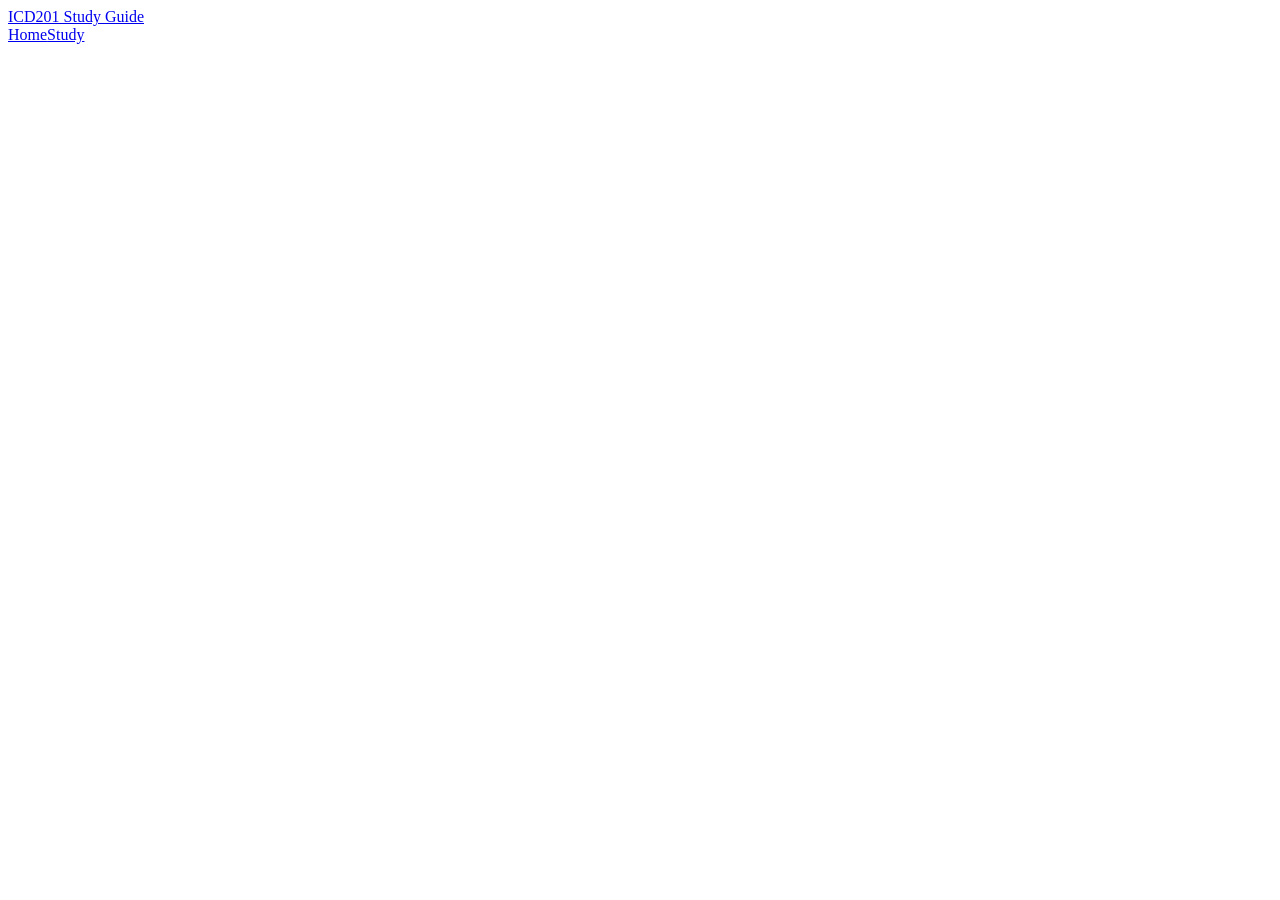
==== study.html @ be73c3bf "e" ====
<!DOCTYPE html>
<html lang="en">
<head>
<meta charset="utf-8">
<meta name="viewport" content="width=device-width, initial-scale=1">
<title>Study | ICD201 Study Guide</title>
<link rel="stylesheet" href="css/style.css">
</head>
<body>
<header class="top">
  <a class="brand" href="index.html">ICD201 Study Guide</a>
  <nav><a href="index.html">Home</a><a href="study.html" aria-current="page">Study</a></nav>
</header>
<div class="study">
  <aside class="side" id="side" aria-label="Study controls"></aside>
  <main class="main" id="main"></main>
</div>
<script src="js/data.js"></script>
<script src="js/app.js"></script>
</body>
</html>
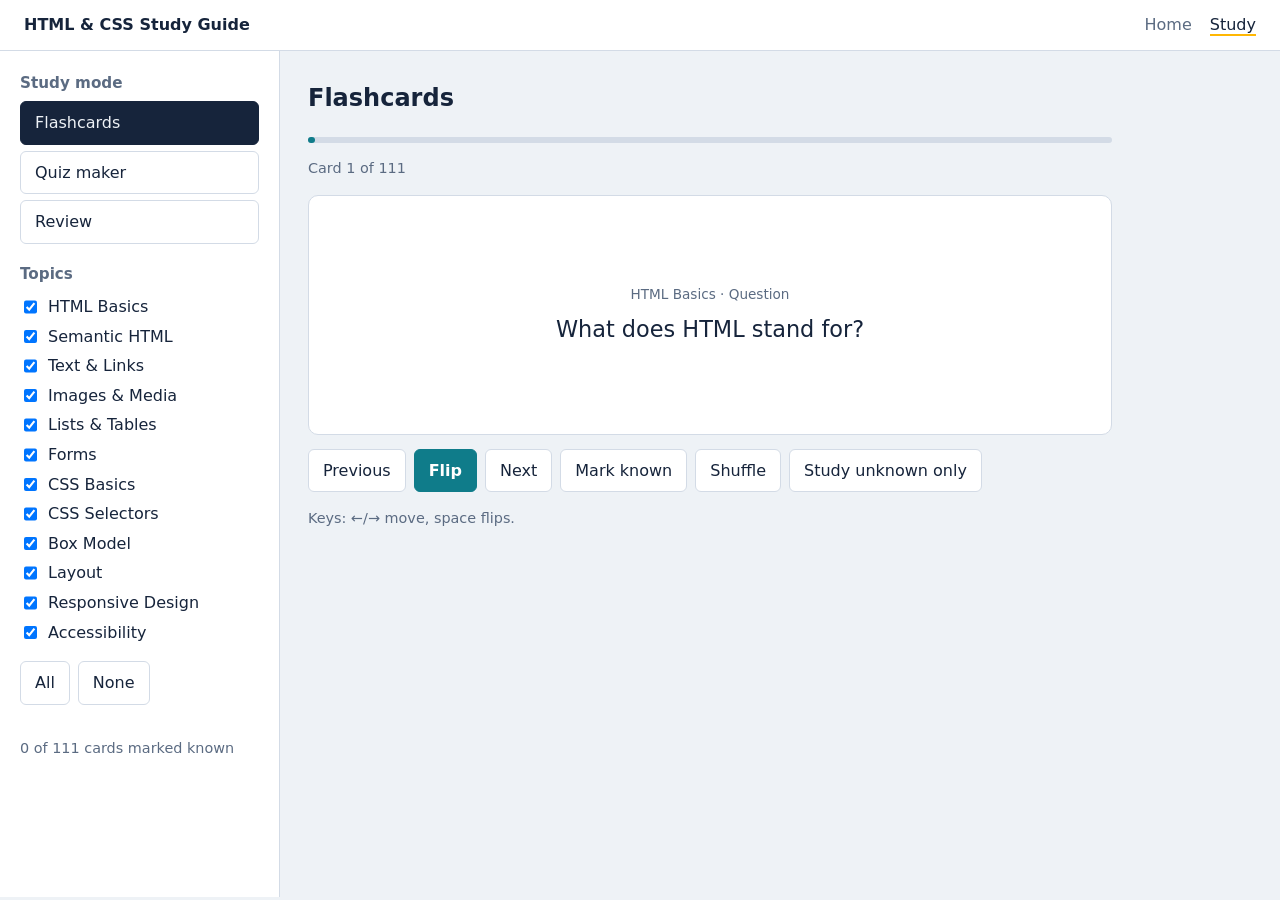
==== commit add4563e: "Add Vercel Web Analytics to study page" ====
--- a/study.html
+++ b/study.html
@@ -3,12 +3,16 @@
 <head>
 <meta charset="utf-8">
 <meta name="viewport" content="width=device-width, initial-scale=1">
-<title>Study | ICD201 Study Guide</title>
+<title>Study | HTML & CSS Study Guide</title>
 <link rel="stylesheet" href="css/style.css">
+<script>
+  window.va = window.va || function () { (window.vaq = window.vaq || []).push(arguments); };
+</script>
+<script defer src="/_vercel/insights/script.js"></script>
 </head>
 <body>
 <header class="top">
-  <a class="brand" href="index.html">ICD201 Study Guide</a>
+  <a class="brand" href="index.html">HTML &amp; CSS Study Guide</a>
   <nav><a href="index.html">Home</a><a href="study.html" aria-current="page">Study</a></nav>
 </header>
 <div class="study">
--- a/css/style.css
+++ b/css/style.css
@@ -0,0 +1,45 @@
+:root{--bg:#eef2f6;--panel:#fff;--ink:#16243b;--mute:#5b6b82;--line:#d3dbe6;--accent:#0f7c8a;--accent-ink:#fff;--hi:#ffb703;--ok:#1f8a4c;--bad:#c2410c;--code:#e6edf5;color-scheme:light}
+@media(prefers-color-scheme:dark){:root{--bg:#0e1626;--panel:#16223a;--ink:#e8eef8;--mute:#9fb0c8;--line:#2a3a57;--accent:#3cc1d0;--accent-ink:#06222a;--code:#22314d;color-scheme:dark}}
+*{box-sizing:border-box}
+body{margin:0;font:16px/1.6 "Segoe UI",system-ui,sans-serif;background:var(--bg);color:var(--ink)}
+code{font-family:Consolas,"SFMono-Regular",monospace;background:var(--code);padding:.1em .35em;border-radius:4px;font-size:.92em}
+a{color:var(--accent)}
+:focus-visible{outline:3px solid var(--hi);outline-offset:2px}
+.top{display:flex;align-items:center;justify-content:space-between;padding:12px 24px;background:var(--panel);border-bottom:1px solid var(--line)}
+.brand{font-weight:700;text-decoration:none;color:var(--ink)}
+.top nav a{margin-left:18px;text-decoration:none;color:var(--mute)}
+.top nav a[aria-current]{color:var(--ink);border-bottom:2px solid var(--hi)}
+button{font:inherit;cursor:pointer;border:1px solid var(--line);background:var(--panel);color:var(--ink);padding:8px 14px;border-radius:6px}
+button:hover{border-color:var(--accent)}
+button.pri{background:var(--accent);color:var(--accent-ink);border-color:var(--accent);font-weight:600}
+/* home */
+.hero{max-width:880px;margin:0 auto;padding:72px 24px 32px}
+.hero h1{font-size:clamp(2.2rem,6vw,3.8rem);line-height:1.08;margin:0 0 16px;letter-spacing:-.02em}
+.hero p{font-size:1.15rem;color:var(--mute);max-width:56ch}
+.cta{display:inline-block;margin-top:12px;padding:12px 22px;background:var(--accent);color:var(--accent-ink);border-radius:6px;font-weight:600;text-decoration:none}
+.tiles{max-width:880px;margin:24px auto 64px;padding:0 24px;display:grid;grid-template-columns:repeat(auto-fit,minmax(220px,1fr));gap:16px}
+.tile{background:var(--panel);border:1px solid var(--line);border-left:4px solid var(--hi);padding:16px;border-radius:6px}
+.tile h2{margin:0 0 6px;font-size:1.1rem}.tile p{margin:0;color:var(--mute)}
+/* study layout */
+.study{display:grid;grid-template-columns:280px 1fr;min-height:calc(100vh - 54px)}
+.side{background:var(--panel);border-right:1px solid var(--line);padding:20px;display:flex;flex-direction:column;gap:18px}
+.side h3{margin:0 0 6px;font-size:.95rem;color:var(--mute);font-weight:600}
+.modes{display:grid;gap:6px}
+.modes button{text-align:left}
+.modes button[aria-pressed=true]{background:var(--ink);color:var(--bg);border-color:var(--ink)}
+.topics label{display:flex;gap:8px;padding:2px 0;cursor:pointer}
+.stat{color:var(--mute);font-size:.9rem}
+.main{padding:28px;max-width:860px;width:100%}
+.main h2{margin-top:0}
+.card{width:100%;min-height:240px;display:grid;place-items:center;text-align:center;padding:32px;font-size:1.4rem;background:var(--panel);border:1px solid var(--line);border-radius:10px;line-height:1.4}
+.card small{display:block;color:var(--mute);font-size:.85rem;margin-bottom:10px}
+.card.back{border-color:var(--accent);border-width:2px}
+.row{display:flex;flex-wrap:wrap;gap:8px;margin:14px 0;align-items:center}
+.opt{display:block;width:100%;text-align:left;margin:8px 0}
+.opt.right{border-color:var(--ok);background:color-mix(in srgb,var(--ok) 15%,var(--panel))}
+.opt.wrong{border-color:var(--bad);background:color-mix(in srgb,var(--bad) 15%,var(--panel))}
+.fb{padding:10px 14px;border-left:4px solid var(--hi);background:var(--panel);margin:12px 0}
+.bar{height:6px;background:var(--line);border-radius:3px}.bar i{display:block;height:100%;background:var(--accent);border-radius:3px}
+.sec{background:var(--panel);border:1px solid var(--line);border-radius:8px;padding:6px 20px 12px;margin-bottom:16px}
+select,input[type=search]{font:inherit;padding:8px;border:1px solid var(--line);border-radius:6px;background:var(--panel);color:var(--ink)}
+@media(max-width:760px){.study{grid-template-columns:1fr}.side{border-right:0;border-bottom:1px solid var(--line)}}
